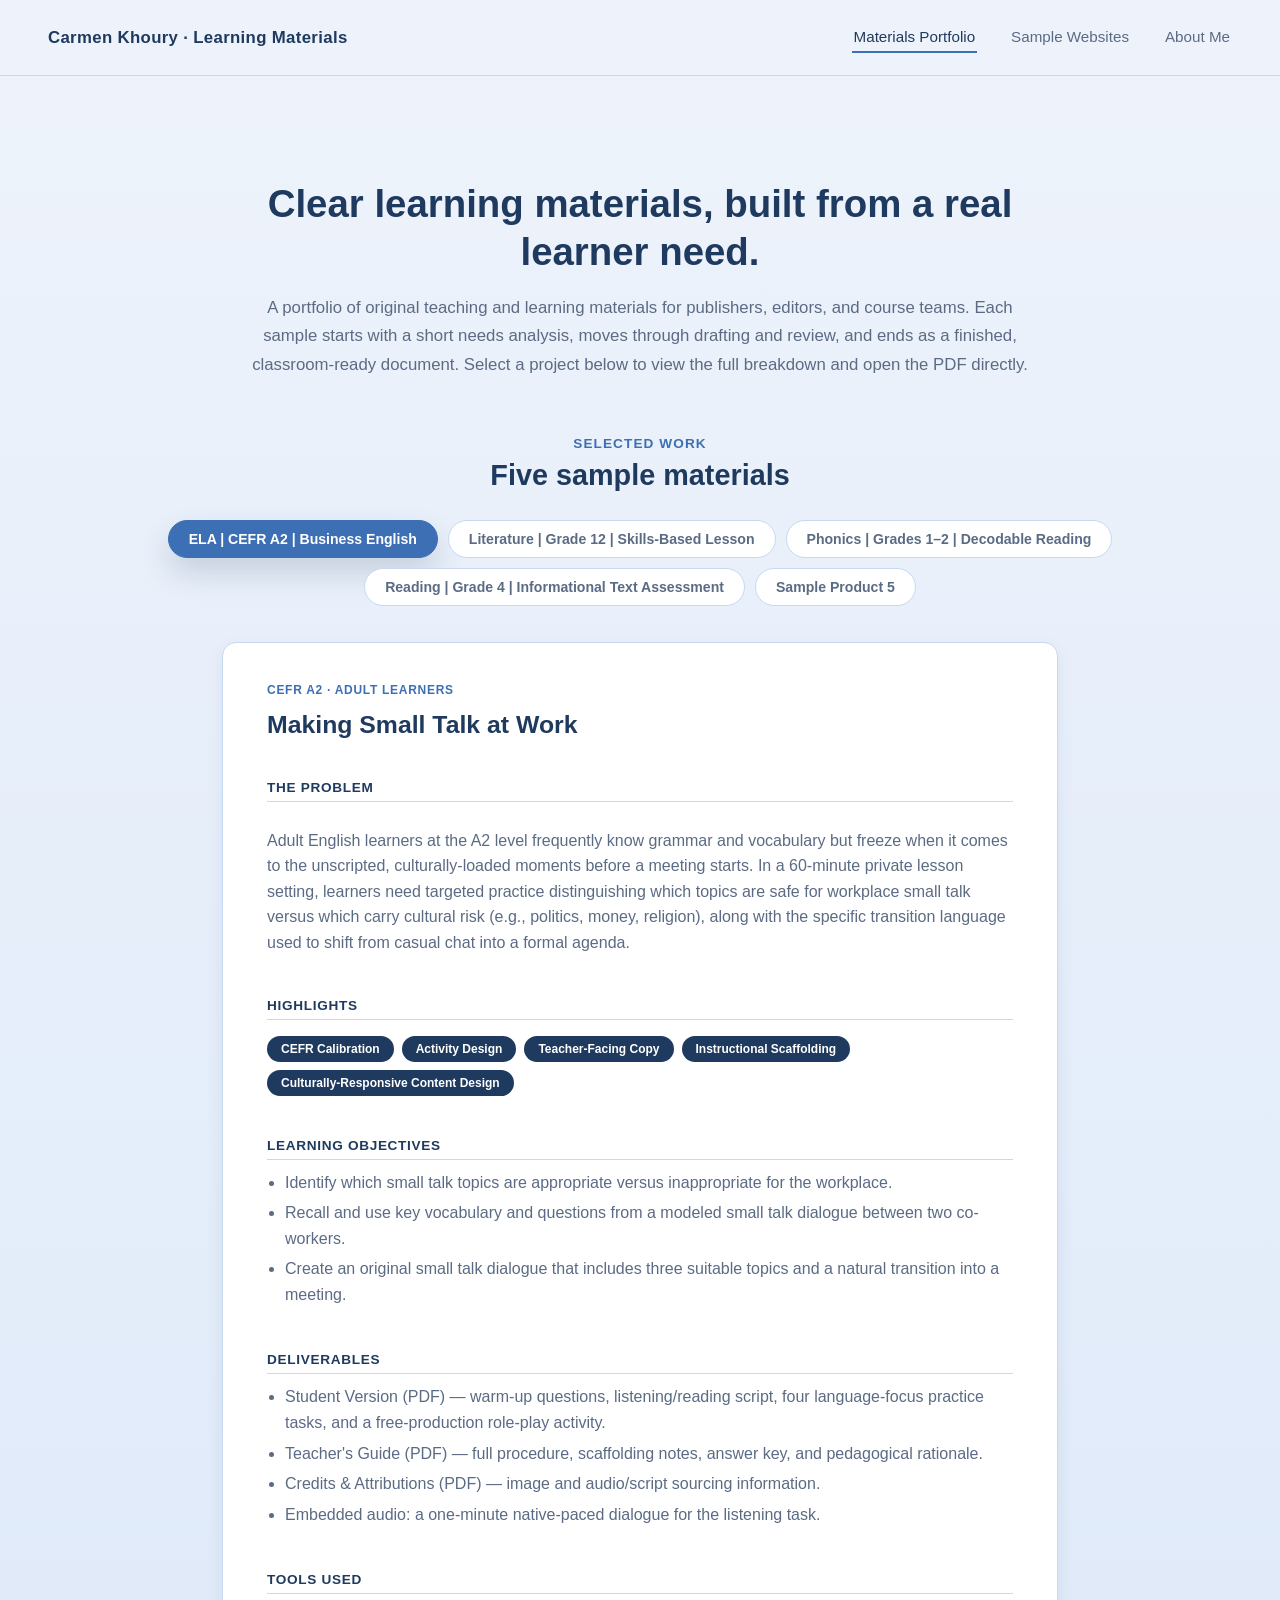
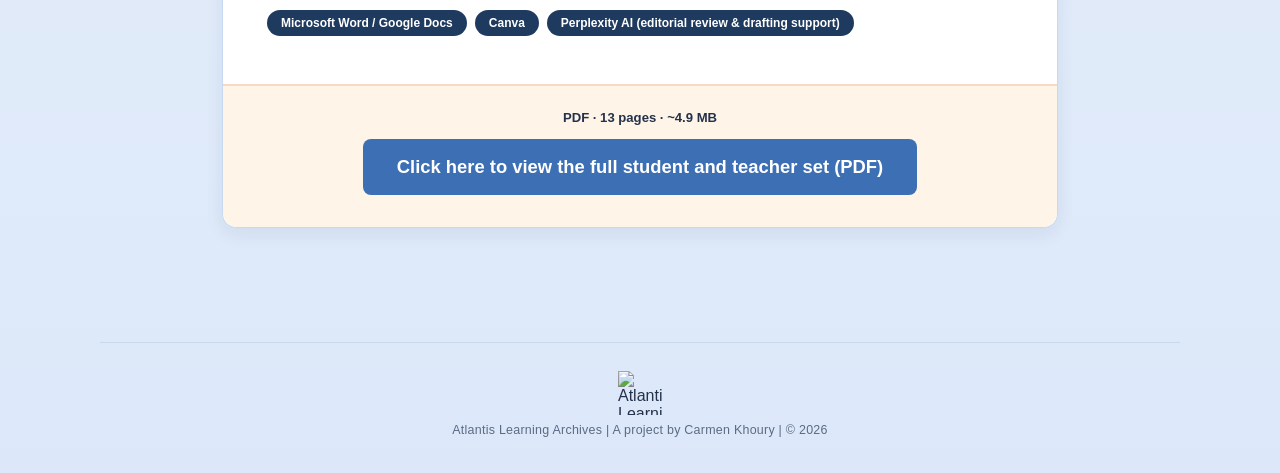
==== index.html @ 38303a18 "Add index.html" ====
<!DOCTYPE html>
<html lang="en">
<head>
<meta charset="UTF-8" />
<meta name="viewport" content="width=device-width, initial-scale=1.0" />
<title>Materials Portfolio | Carmen Khoury</title>
<link rel="stylesheet" href="styles.css?v=3" />
<style>
  .project-panel .summary,
  .project-panel .objectives-list li,
  .project-panel .materials-list li {
    font-size: 1rem;
    line-height: 1.6;
  }

  /* Full-width light-orange download band at the bottom of each panel */
  .download-band {
    margin: 28px -44px -36px;
    padding: 24px 44px 32px;
    background: #fff4e8;
    border-top: 2px solid #f6d9c4;
    border-radius: 0 0 var(--radius) var(--radius);
    text-align: center;
  }
  .download-band .file-specs {
    text-align: center;
    margin: 0 0 14px;
  }
  .download-band .pdf-button {
    display: inline-block;
    align-self: center;
    margin: 0 auto;
    padding: 16px 34px;
    font-size: 1.15rem;
    font-weight: 700;
    line-height: 1.3;
  }

  /* Two-button layout (products 3 and 4) */
  .file-actions {
    display: grid;
    grid-template-columns: repeat(auto-fit, minmax(260px, 1fr));
    gap: 28px 32px;
  }
  .file-item {
    display: flex;
    flex-direction: column;
    align-items: stretch;
    gap: 14px;
  }
  .file-item .file-specs {
    margin: 0;
  }
  .file-item .pdf-button {
    margin: 0;
    align-self: stretch;
  }

  @media (max-width: 900px) {
    .download-band {
      margin: 24px -22px -26px;
      padding: 20px 22px 26px;
    }
  }
</style>
</head>
<body id="top">

<header class="site-header">
  <div class="brand">Carmen Khoury &middot; Learning Materials</div>
  <nav class="site-nav">
    <a href="index.html" class="active">Materials Portfolio</a>
    <a href="sample-websites.html">Sample Websites</a>
    <a href="about.html">About Me</a>
  </nav>
</header>

<section class="hero">
  <h1>Clear learning materials, built from a real learner need.</h1>
  <p>
    A portfolio of original teaching and learning materials for publishers, editors, and course teams. Each
    sample starts with a short needs analysis, moves through drafting and review, and ends as a finished,
    classroom-ready document. Select a project below to view the full breakdown and open the PDF directly.
  </p>
</section>

<div class="section-heading">
  <span class="eyebrow">Selected Work</span>
  <h2>Five sample materials</h2>
</div>

<div class="project-tabs" role="tablist" aria-label="Portfolio projects">
  <button class="tab-button active" role="tab" aria-selected="true" aria-controls="panel-1" id="tab-1" data-target="panel-1">
    ELA | CEFR A2 | Business English
  </button>
  <button class="tab-button" role="tab" aria-selected="false" aria-controls="panel-2" id="tab-2" data-target="panel-2">
    Literature | Grade 12 | Skills-Based Lesson
  </button>
  <button class="tab-button" role="tab" aria-selected="false" aria-controls="panel-3" id="tab-3" data-target="panel-3">
    Phonics | Grades 1&ndash;2 | Decodable Reading
  </button>
  <button class="tab-button" role="tab" aria-selected="false" aria-controls="panel-4" id="tab-4" data-target="panel-4">
    Reading | Grade 4 | Informational Text Assessment
  </button>
  <button class="tab-button" role="tab" aria-selected="false" aria-controls="panel-5" id="tab-5" data-target="panel-5">
    Sample Product 5
  </button>
</div>

<div class="panel-stage">

  <div class="project-panel active" id="panel-1" role="tabpanel" aria-labelledby="tab-1">
    <span class="tag">CEFR A2 &middot; Adult Learners</span>
    <h3>Making Small Talk at Work</h3>

    <h4 class="subheading">The Problem</h4>
    <p class="summary">
      Adult English learners at the A2 level frequently know grammar and vocabulary but freeze
      when it comes to the unscripted, culturally-loaded moments before a meeting starts. In a
      60-minute private lesson setting, learners need targeted practice distinguishing which
      topics are safe for workplace small talk versus which carry cultural risk (e.g., politics,
      money, religion), along with the specific transition language used to shift from casual
      chat into a formal agenda.
    </p>

    <h4 class="subheading">Highlights</h4>
    <div class="skills-showcased">
      <span class="skill-tag">CEFR Calibration</span>
      <span class="skill-tag">Activity Design</span>
      <span class="skill-tag">Teacher-Facing Copy</span>
      <span class="skill-tag">Instructional Scaffolding</span>
      <span class="skill-tag">Culturally-Responsive Content Design</span>
    </div>

    <h4 class="subheading">Learning Objectives</h4>
    <ul class="objectives-list">
      <li>Identify which small talk topics are appropriate versus inappropriate for the workplace.</li>
      <li>Recall and use key vocabulary and questions from a modeled small talk dialogue between two co-workers.</li>
      <li>Create an original small talk dialogue that includes three suitable topics and a natural transition into a meeting.</li>
    </ul>

    <h4 class="subheading">Deliverables</h4>
    <ul class="materials-list">
      <li>Student Version (PDF) &mdash; warm-up questions, listening/reading script, four language-focus practice tasks, and a free-production role-play activity.</li>
      <li>Teacher's Guide (PDF) &mdash; full procedure, scaffolding notes, answer key, and pedagogical rationale.</li>
      <li>Credits &amp; Attributions (PDF) &mdash; image and audio/script sourcing information.</li>
      <li>Embedded audio: a one-minute native-paced dialogue for the listening task.</li>
    </ul>

    <h4 class="subheading">Tools Used</h4>
    <div class="skills-showcased">
      <span class="skill-tag">Microsoft Word / Google Docs</span>
      <span class="skill-tag">Canva</span>
      <span class="skill-tag">Perplexity AI (editorial review &amp; drafting support)</span>
    </div>

    <div class="download-band">
      <p class="file-specs">PDF &middot; 13 pages &middot; ~4.9 MB</p>
      <a class="pdf-button" href="sample-product-1.pdf" target="_blank" rel="noopener">Click here to view the full student and teacher set (PDF)</a>
    </div>
  </div>

  <div class="project-panel" id="panel-2" role="tabpanel" aria-labelledby="tab-2" hidden>
    <span class="tag">Grade 12 &middot; High School Literature</span>
    <h3>The Gift of the Magi</h3>

    <h4 class="subheading">The Problem</h4>
    <p class="summary">
      High school seniors often read literary classics passively, extracting plot without engaging
      in the language work, self-reflection, or spoken exchange that turns a story into a lasting
      lesson. In a 120-minute paired lesson, learners need structured support to decode O. Henry's
      dense, ironic vocabulary in context, process the story's twist ending critically, and connect
      it to their own lived experience through speaking and writing, not just comprehension
      questions.
    </p>

    <h4 class="subheading">Highlights</h4>
    <div class="skills-showcased">
      <span class="skill-tag">Integrated Skills Design</span>
      <span class="skill-tag">Paired Reading Structure</span>
      <span class="skill-tag">Vocabulary-in-Context</span>
      <span class="skill-tag">Literary Reflection</span>
      <span class="skill-tag">Compare/Contrast Language Focus</span>
    </div>

    <h4 class="subheading">Learning Objectives</h4>
    <ul class="objectives-list">
      <li>Use context clues to figure out the meaning of tricky words and phrases from the story.</li>
      <li>Explain how the surprise ending of "The Gift of the Magi" made them feel.</li>
      <li>Evaluate whether the characters in the story handled the situation well at the end.</li>
      <li>Compose a brief reflection about a meaningful gift-exchange experience from their own life.</li>
      <li>Compare and contrast their gift-giving experience with a partner's and with the story, using words like "similarly," "in contrast," and "unlike."</li>
    </ul>

    <h4 class="subheading">Deliverables</h4>
    <ul class="materials-list">
      <li>Student Version (PDF) &mdash; vocabulary warm-up, compare/contrast language study, paired reading activity, and a three-part reflection and sharing sequence.</li>
      <li>Teacher's Guide (PDF) &mdash; full procedure, timing breakdown, scaffolding notes, answer key, and pedagogical rationale.</li>
      <li>Paired Reading Chunks (PDF) &mdash; the story divided into alternating turns for two readers, keeping pacing and participation balanced.</li>
      <li>Credits &amp; Attributions (PDF) &mdash; public domain sourcing information for the story text.</li>
    </ul>

    <h4 class="subheading">Tools Used</h4>
    <div class="skills-showcased">
      <span class="skill-tag">Microsoft Word / Google Docs</span>
      <span class="skill-tag">Canva</span>
      <span class="skill-tag">Perplexity AI (editorial review &amp; drafting support)</span>
    </div>

    <div class="download-band">
      <p class="file-specs">PDF &middot; 18 pages &middot; ~5.1 MB</p>
      <a class="pdf-button" href="sample-product-2.pdf" target="_blank" rel="noopener">Click here to view the full student and teacher set (PDF)</a>
    </div>
  </div>

  <div class="project-panel" id="panel-3" role="tabpanel" aria-labelledby="tab-3" hidden>
    <span class="tag">Grades 1&ndash;2 &middot; Phonics</span>
    <h3>What Luke Can Do&ndash;What Luke Did Yesterday</h3>

    <h4 class="subheading">The Problem</h4>
    <p class="summary">
      First- and second-grade learners often read "-ed" words as if they had one sound, but the ending is
      spoken three ways: /t/, /d/ and /əd/. This teacher-led, 45-minute phonics lesson connects each base verb
      to its past-tense form through a short decodable story about Luke the friendly dino (inspired by my 4 year old nephew).
      Students read, sort, hear and spell the endings in context.
    </p>

    <h4 class="subheading">Highlights</h4>
    <div class="skills-showcased">
      <span class="skill-tag">Decodable reader</span>
      <span class="skill-tag">45-minute lesson</span>
      <span class="skill-tag">Grades 1&ndash;2</span>
      <span class="skill-tag">UFLI-inspired routines</span>
      <span class="skill-tag">Differentiation and extension</span>
      <span class="skill-tag">Built-in assessment</span>
    </div>

    <h4 class="subheading">Learning Objectives</h4>
    <ul class="objectives-list">
      <li>Read a base word and its "-ed" form.</li>
      <li>Listen to the last sound in the base word.</li>
      <li>Say whether "-ed" sounds like /t/, /d/ or /əd/ by listening to the last sound in the base word.</li>
      <li>Spell a sentence that includes an "-ed" word.</li>
    </ul>

    <h4 class="subheading">Deliverables</h4>
    <ul class="materials-list">
      <li>At-A-Glance (1 pg, PDF)</li>
      <li>Teacher's guide (8 pgs, PDF)</li>
      <li>Student decodable: "What Luke Can Do&ndash;What Luke Did Yesterday" (10 pgs, PDF)</li>
      <li>Teacher decodable: "What Luke Can Do&ndash;What Luke Did Yesterday" (10 slides, PPT)</li>
      <li>Credits and attributions (1 pg, PDF)</li>
    </ul>

    <h4 class="subheading">Tools Used</h4>
    <div class="skills-showcased">
      <span class="skill-tag">Perplexity AI (image generation and editorial feedback)</span>
      <span class="skill-tag">UFLI Foundations (inspiration and guidance)</span>
      <span class="skill-tag">Microsoft Word and PDF export</span>
      <span class="skill-tag">PowerPoint</span>
      <span class="skill-tag">Canva</span>
    </div>

    <div class="download-band">
      <div class="file-actions">
        <div class="file-item">
          <p class="file-specs">PDF &middot; 20 pages &middot; ~2.0 MB</p>
          <a class="pdf-button" href="sample-product-3.pdf" target="_blank" rel="noopener">Click here to view the teacher's guide and student decodable (PDF)</a>
        </div>
        <div class="file-item">
          <p class="file-specs">PPT &middot; 10 slides &middot; ~17.0 MB</p>
          <a class="pdf-button" href="sample-product-3.pptx" download>Click here to download the teacher decodable slides (PPT)</a>
        </div>
      </div>
    </div>
  </div>

  <div class="project-panel" id="panel-4" role="tabpanel" aria-labelledby="tab-4" hidden>
    <span class="tag">Grade 4 &middot; Informational Reading</span>
    <h3>Grade 4 Informational Reading Assessment: Learning to Prepare Food</h3>

    <h4 class="subheading">The Problem</h4>
    <p class="summary">
      Fourth-grade readers often struggle to separate a text's main idea from interesting but minor details, and to
      explain how key details support it. This 20&ndash;25-minute assessment uses an original informational passage
      with paragraph and line labels. It asks eight selected-response questions aligned to RI.4.2: main idea,
      supporting details, and summarizing.
    </p>

    <h4 class="subheading">Highlights</h4>
    <div class="skills-showcased">
      <span class="skill-tag">RI.4.2 alignment</span>
      <span class="skill-tag">Original informational passage</span>
      <span class="skill-tag">Item writing</span>
      <span class="skill-tag">Distractor rationales</span>
      <span class="skill-tag">Answer key and scoring notes</span>
    </div>

    <h4 class="subheading">Learning Objectives</h4>
    <ul class="objectives-list">
      <li>Determine the main idea of an informational text.</li>
      <li>Identify key details that support the main idea.</li>
      <li>Select relevant details for a summary.</li>
    </ul>

    <h4 class="subheading">Deliverables</h4>
    <ul class="materials-list">
      <li>Student Assessment (3 pgs, PDF) &mdash; directions, labeled reading passage, and eight selected-response questions.</li>
      <li>Teacher Version (6 pgs, PDF) &mdash; at-a-glance page, assessment design notes, item analysis with distractor rationales, answer key, scoring guidance, and credits.</li>
    </ul>

    <h4 class="subheading">Tools Used</h4>
    <div class="skills-showcased">
      <span class="skill-tag">Perplexity AI (passage drafting and editorial feedback)</span>
      <span class="skill-tag">Microsoft Word and PDF export</span>
      <span class="skill-tag">Canva</span>
    </div>

    <div class="download-band">
      <div class="file-actions">
        <div class="file-item">
          <p class="file-specs">PDF &middot; 3 pages &middot; ~0.2 MB</p>
          <a class="pdf-button" href="sample-product-4-student-assessment.pdf" target="_blank" rel="noopener">Click here to view the Student Assessment (PDF)</a>
        </div>
        <div class="file-item">
          <p class="file-specs">PDF &middot; 6 pages &middot; ~0.3 MB</p>
          <a class="pdf-button" href="sample-product-4-teacher-version.pdf" target="_blank" rel="noopener">Click here to view the Teacher Version with answer key (PDF)</a>
        </div>
      </div>
    </div>
  </div>

  <div class="project-panel" id="panel-5" role="tabpanel" aria-labelledby="tab-5" hidden>
    <span class="tag">Placeholder &middot; CEFR TBD</span>
    <h3>Sample Product 5 &mdash; Placeholder Title</h3>

    <h4 class="subheading">The Problem</h4>
    <p class="summary">
      Needs analysis: placeholder learner group, setting, and problem to solve. Replace with a 2&ndash;3 sentence
      summary once the product brief is finalized.
    </p>

    <h4 class="subheading">Highlights</h4>
    <div class="skills-showcased">
      <span class="skill-tag">[Highlight 1]</span>
      <span class="skill-tag">[Highlight 2]</span>
    </div>

    <h4 class="subheading">Learning Objectives</h4>
    <ul class="objectives-list">
      <li>[Objective 1]</li>
      <li>[Objective 2]</li>
      <li>[Objective 3]</li>
    </ul>

    <h4 class="subheading">Deliverables</h4>
    <ul class="materials-list">
      <li>[Material 1]</li>
      <li>[Material 2]</li>
      <li>[Material 3]</li>
    </ul>

    <h4 class="subheading">Tools Used</h4>
    <div class="skills-showcased">
      <span class="skill-tag">[Tool 1]</span>
      <span class="skill-tag">[Tool 2]</span>
    </div>

    <div class="download-band">
      <p class="file-specs">PDF &middot; [page count] pages &middot; ~[file size] MB</p>
      <a class="pdf-button" href="sample-product-5.pdf" target="_blank" rel="noopener">Click here to view PDF</a>
    </div>
  </div>

</div>

<footer class="site-footer">
  <p class="atlantis-credit"><img src="assets/img/atlantis-insignia.png?v=2" alt="Atlantis Learning Archives insignia"><span>Atlantis Learning Archives | A project by Carmen Khoury | © 2026</span></p>
</footer>

<script>
  document.addEventListener('DOMContentLoaded', function () {
    var tabs = document.querySelectorAll('.tab-button');
    var panels = document.querySelectorAll('.project-panel');

    tabs.forEach(function (tab) {
      tab.addEventListener('click', function () {
        var targetId = tab.getAttribute('data-target');

        tabs.forEach(function (t) {
          t.classList.remove('active');
          t.setAttribute('aria-selected', 'false');
        });
        panels.forEach(function (p) {
          p.classList.remove('active');
          p.setAttribute('hidden', '');
        });

        tab.classList.add('active');
        tab.setAttribute('aria-selected', 'true');

        var targetPanel = document.getElementById(targetId);
        if (targetPanel) {
          targetPanel.classList.add('active');
          targetPanel.removeAttribute('hidden');
        }
      });
    });
  });
</script>

</body>
</html>
---- styles.css ----
/* ================================
   Publishing Portfolio — Shared Styles
   Theme: Light Mystic Blue
================================ */

:root {
  --bg-top: #eef3fb;
  --bg-bottom: #dce8f9;
  --card-bg: #ffffff;
  --card-hover-bg: #dbe9fb;
  --accent: #3d6fb4;
  --accent-dark: #1f3a5f;
  --text-main: #23324a;
  --text-muted: #5b6b84;
  --border: #c7d9f0;
  --shadow: 0 6px 18px rgba(31, 58, 95, 0.08);
  --shadow-hover: 0 14px 30px rgba(31, 58, 95, 0.18);
  --radius: 14px;
}

* {
  box-sizing: border-box;
}

html, body {
  margin: 0;
  padding: 0;
  font-family: "Helvetica Neue", Arial, "Segoe UI", sans-serif;
  color: var(--text-main);
  background: linear-gradient(180deg, var(--bg-top) 0%, var(--bg-bottom) 100%);
  min-height: 100vh;
  scroll-behavior: smooth;
}

a {
  text-decoration: none;
  color: inherit;
}

/* ---------- Nav ---------- */
.site-header {
  position: sticky;
  top: 0;
  z-index: 100;
  display: flex;
  align-items: center;
  justify-content: space-between;
  padding: 22px 48px;
  background: rgba(238, 243, 251, 0.85);
  backdrop-filter: blur(8px);
  border-bottom: 1px solid var(--border);
}

.brand {
  font-size: 1.05rem;
  font-weight: 700;
  color: var(--accent-dark);
  letter-spacing: 0.02em;
}

.site-nav {
  display: flex;
  gap: 32px;
}

.site-nav a {
  font-size: 0.95rem;
  font-weight: 500;
  color: var(--text-muted);
  padding: 6px 2px;
  border-bottom: 2px solid transparent;
  transition: color 0.2s ease, border-color 0.2s ease;
}

.site-nav a:hover,
.site-nav a.active {
  color: var(--accent-dark);
  border-bottom-color: var(--accent);
}

/* ---------- Hero ---------- */
.hero {
  max-width: 860px;
  margin: 0 auto;
  padding: 72px 32px 40px;
  text-align: center;
}

.hero h1 {
  font-size: 2.4rem;
  line-height: 1.25;
  color: var(--accent-dark);
  margin-bottom: 18px;
}

.hero p {
  font-size: 1.05rem;
  color: var(--text-muted);
  line-height: 1.7;
}

/* ---------- Section ---------- */
.section-heading {
  max-width: 860px;
  margin: 0 auto;
  padding: 0 32px 28px;
  text-align: center;
}

.section-heading .eyebrow {
  font-size: 0.85rem;
  font-weight: 700;
  text-transform: uppercase;
  letter-spacing: 0.08em;
  color: var(--accent);
  margin-bottom: 8px;
  display: block;
}

.section-heading h2 {
  font-size: 1.8rem;
  color: var(--accent-dark);
  margin: 0;
}

/* ================================
   Project Tabs
================================ */
.project-tabs {
  display: flex;
  flex-wrap: wrap;
  justify-content: center;
  gap: 10px;
  max-width: 1200px;
  margin: 0 auto 36px;
  padding: 0 32px;
}

.tab-button {
  font-family: inherit;
  font-size: 0.88rem;
  font-weight: 600;
  color: var(--text-muted);
  background: var(--card-bg);
  border: 1px solid var(--border);
  border-radius: 999px;
  padding: 10px 20px;
  cursor: pointer;
  transition: background-color 0.2s ease, color 0.2s ease, border-color 0.2s ease, box-shadow 0.2s ease;
}

.tab-button:hover {
  border-color: var(--accent);
  color: var(--accent-dark);
  box-shadow: var(--shadow);
}

.tab-button.active {
  background: var(--accent);
  color: #ffffff;
  border-color: var(--accent);
  box-shadow: var(--shadow-hover);
}

/* ================================
   Panel Stage (one project at a time)
================================ */
.panel-stage {
  max-width: 900px;
  margin: 0 auto;
  padding: 0 32px 90px;
}

.project-panel {
  background: var(--card-bg);
  border: 1px solid var(--border);
  border-radius: var(--radius);
  box-shadow: var(--shadow);
  padding: 40px 44px 36px;
  flex-direction: column;
  animation: panel-fade-in 0.3s ease;
  display: none;
}

.project-panel.active {
  display: flex;
}

@keyframes panel-fade-in {
  from { opacity: 0; transform: translateY(6px); }
  to { opacity: 1; transform: translateY(0); }
}

@media (prefers-reduced-motion: reduce) {
  .project-panel { animation: none; }
}

.project-panel .tag {
  font-size: 0.75rem;
  font-weight: 700;
  text-transform: uppercase;
  letter-spacing: 0.06em;
  color: var(--accent);
  margin-bottom: 12px;
}

.project-panel h3 {
  font-size: 1.55rem;
  color: var(--accent-dark);
  margin: 0 0 16px;
  line-height: 1.3;
}

.project-panel .summary {
  font-size: 0.98rem;
  color: var(--text-muted);
  line-height: 1.65;
  margin-bottom: 20px;
}

.subheading {
  font-size: 0.85rem;
  font-weight: 700;
  text-transform: uppercase;
  letter-spacing: 0.05em;
  color: var(--accent-dark);
  border-bottom: 1px solid var(--border);
  padding-bottom: 6px;
  margin: 22px 0 10px;
}

.objectives-list,
.materials-list {
  margin: 0 0 6px;
  padding-left: 20px;
  font-size: 0.92rem;
  color: var(--text-muted);
  line-height: 1.6;
}

.objectives-list li,
.materials-list li {
  margin-bottom: 6px;
}

.cefr-note,
.design-rationale {
  font-size: 0.92rem;
  color: var(--text-muted);
  line-height: 1.6;
  background: var(--card-hover-bg);
  border-left: 3px solid var(--accent);
  padding: 12px 16px;
  border-radius: 8px;
  margin: 0 0 6px;
}

.design-rationale {
  background: transparent;
  border-left: 3px solid var(--border);
  font-style: italic;
}

.project-panel .editor-heading {
  font-size: 0.8rem;
  font-weight: 700;
  color: var(--text-main);
  margin: 22px 0 6px;
}

.project-panel ul {
  margin: 0 0 18px;
  padding-left: 18px;
  font-size: 0.88rem;
  color: var(--text-muted);
  line-height: 1.55;
}

.project-panel ul li {
  margin-bottom: 5px;
}

.skills-showcased {
  display: flex;
  flex-wrap: wrap;
  gap: 8px;
  margin: 6px 0 20px;
}

.skill-tag {
  display: inline-block;
  background: var(--accent-dark);
  color: #ffffff;
  font-size: 0.75rem;
  font-weight: 600;
  padding: 6px 14px;
  border-radius: 999px;
  white-space: nowrap;
}

.project-preview {
  width: 100%;
  max-width: 520px;
  height: auto;
  border-radius: var(--radius);
  border: 1px solid var(--border);
  box-shadow: var(--shadow);
  margin: 10px 0 20px;
  display: block;
}

.attribution-note {
  font-size: 0.78rem;
  color: var(--text-muted);
  line-height: 1.5;
  margin: 10px 0;
}

.file-specs {
  font-size: 0.82rem;
  font-weight: 600;
  color: var(--text-main);
  margin: 4px 0 18px;
}

.pdf-button {
  display: inline-block;
  text-align: center;
  background: var(--accent);
  color: #ffffff;
  font-size: 0.9rem;
  font-weight: 600;
  padding: 12px 22px;
  border-radius: 8px;
  transition: background-color 0.2s ease;
  margin-top: auto;
  align-self: flex-start;
}

.pdf-button:hover {
  background: var(--accent-dark);
}

/* ---------- Generic page content (About / Sample Websites) ---------- */
.page-content {
  max-width: 760px;
  margin: 0 auto;
  padding: 70px 32px 100px;
}

.page-content h1 {
  font-size: 2.1rem;
  color: var(--accent-dark);
  margin-bottom: 20px;
}

.page-content p {
  font-size: 1rem;
  color: var(--text-muted);
  line-height: 1.75;
  margin-bottom: 16px;
}

.site-card {
  background: var(--card-bg);
  border: 1px solid var(--border);
  border-radius: var(--radius);
  box-shadow: var(--shadow);
  padding: 22px 24px;
  margin-bottom: 18px;
  transition: transform 0.25s ease, background-color 0.25s ease, box-shadow 0.25s ease;
}

.site-card:hover {
  transform: translateY(-6px);
  background-color: var(--card-bg);
  border-color: var(--accent);
  box-shadow: var(--shadow-hover);
}

.site-card h3 {
  margin: 0 0 8px;
  color: var(--accent-dark);
}

.site-card p {
  margin: 0;
  font-size: 0.92rem;
}

.footer {
  text-align: center;
  padding: 30px;
  font-size: 0.8rem;
  color: var(--text-muted);
}

/* ---------- Responsive ---------- */
@media (max-width: 900px) {
  .project-tabs {
    justify-content: flex-start;
    overflow-x: auto;
    flex-wrap: nowrap;
    padding-bottom: 6px;
  }
  .tab-button {
    flex: 0 0 auto;
  }
  .panel-stage {
    padding: 0 20px 70px;
  }
  .project-panel {
    padding: 28px 22px 26px;
  }
  .site-header {
    padding: 18px 24px;
  }
  .site-nav {
    gap: 18px;
  }
}

/* ---------- About / inner page subheadings ---------- */
.page-content h2 {
  font-size: 1.12rem;
  color: var(--accent-dark);
  margin: 30px 0 8px;
  letter-spacing: 0.01em;
}

.page-content a {
  color: var(--accent);
}

/* ---------- About page lede and fact lists ---------- */
.page-content .lede {
  font-size: 1.06rem;
  color: var(--text-main);
  margin-bottom: 6px;
}

.page-content ul.facts {
  list-style: none;
  padding-left: 0;
  margin: 10px 0 4px;
}

.page-content ul.facts li {
  position: relative;
  padding-left: 20px;
  margin-bottom: 10px;
  color: var(--text-muted);
  line-height: 1.6;
}

.page-content ul.facts li::before {
  content: "";
  position: absolute;
  left: 2px;
  top: 0.62em;
  width: 7px;
  height: 7px;
  border-radius: 50%;
  background: var(--accent);
}

.page-content ul.facts li strong {
  color: var(--text-main);
}

/* ---------- Featured site card ---------- */
.site-card--feature { padding: 28px 32px 24px; }
.site-card .sc-kicker {
  display: inline-block; font-size: 0.72rem; font-weight: 700; letter-spacing: 0.08em;
  text-transform: uppercase; color: var(--accent); margin-bottom: 8px;
}
.site-card p.sc-lede { font-size: 0.98rem; margin: 0 0 20px; max-width: 68ch; }
.sc-phases {
  list-style: none; padding: 0; margin: 0 0 20px;
  display: grid; grid-template-columns: repeat(5, 1fr); gap: 8px; counter-reset: ph;
}
.sc-phases li {
  counter-increment: ph; background: var(--bg-top); border: 1px solid var(--border);
  border-radius: 10px; padding: 10px 12px; font-size: 0.8rem; color: var(--text-muted); line-height: 1.35;
}
.sc-phases li::before {
  content: counter(ph); display: inline-grid; place-items: center; width: 20px; height: 20px;
  border-radius: 50%; background: var(--card-bg); border: 1px solid var(--border);
  font-size: 0.7rem; font-weight: 700; color: var(--accent); margin-bottom: 6px;
}
.sc-phases li b { display: block; color: var(--accent-dark); font-size: 0.88rem; margin-bottom: 2px; }
.sc-points { list-style: none; padding: 0; margin: 0 0 24px; }
.sc-points li {
  position: relative; padding-left: 18px; margin-bottom: 8px;
  font-size: 0.92rem; color: var(--text-muted); line-height: 1.55;
}
.sc-points li::before {
  content: ""; position: absolute; left: 2px; top: 0.6em;
  width: 7px; height: 7px; border-radius: 2px; background: var(--accent);
}
.sc-points li b { color: var(--text-main); }
.sc-links {
  display: flex; justify-content: center; flex-wrap: wrap; gap: 12px;
  padding-top: 20px; border-top: 1px solid var(--border);
}
.page-content a.sc-btn {
  display: inline-flex; align-items: center; gap: 8px; padding: 10px 20px;
  border-radius: 999px; border: 1px solid var(--accent); font-size: 0.9rem; font-weight: 600;
  color: var(--accent); background: var(--card-bg);
  transition: background-color .2s ease, color .2s ease, transform .2s ease;
}
.page-content a.sc-btn:hover { background: var(--card-hover-bg); transform: translateY(-1px); }
.page-content a.sc-btn--primary { background: var(--accent); color: #fff; }
.page-content a.sc-btn--primary:hover { background: var(--accent-dark); color: #fff; }
.page-content a.sc-btn:focus-visible { outline: 2px solid var(--accent-dark); outline-offset: 3px; }
.site-card p.sc-credit { text-align: center; font-size: 0.82rem; margin: 16px 0 0; }
.sc-credit span {
  display: inline-block; font-size: 0.68rem; font-weight: 700; letter-spacing: 0.08em; text-transform: uppercase;
  color: var(--accent-dark); background: var(--bg-top); border: 1px solid var(--border);
  border-radius: 999px; padding: 2px 10px; margin-right: 8px; vertical-align: 1px;
}
@media (max-width: 700px) {
  .site-card--feature { padding: 22px 20px 20px; }
  .sc-phases { grid-template-columns: 1fr 1fr; }
  .sc-phases li:last-child { grid-column: 1 / -1; }
  .sc-credit span { display: table; margin: 0 auto 6px; }
}

/* ---------- Atlantis Learning Archives credit ---------- */
.atlantis-credit {
  display: flex; flex-direction: column; align-items: center; gap: 8px;
  margin: 0 0 12px; text-align: center;
}
.atlantis-credit img { width: 44px; height: 44px; display: block; }
.atlantis-credit span { font-size: 0.78rem; letter-spacing: 0.02em; color: var(--text-muted); }

/* ---------- Shared Atlantis footer ---------- */
.site-footer {
  max-width: 1080px; margin: 24px auto 0; padding: 28px 24px 36px;
  border-top: 1px solid var(--border); text-align: center;
}
.site-footer .atlantis-credit { margin: 0; }
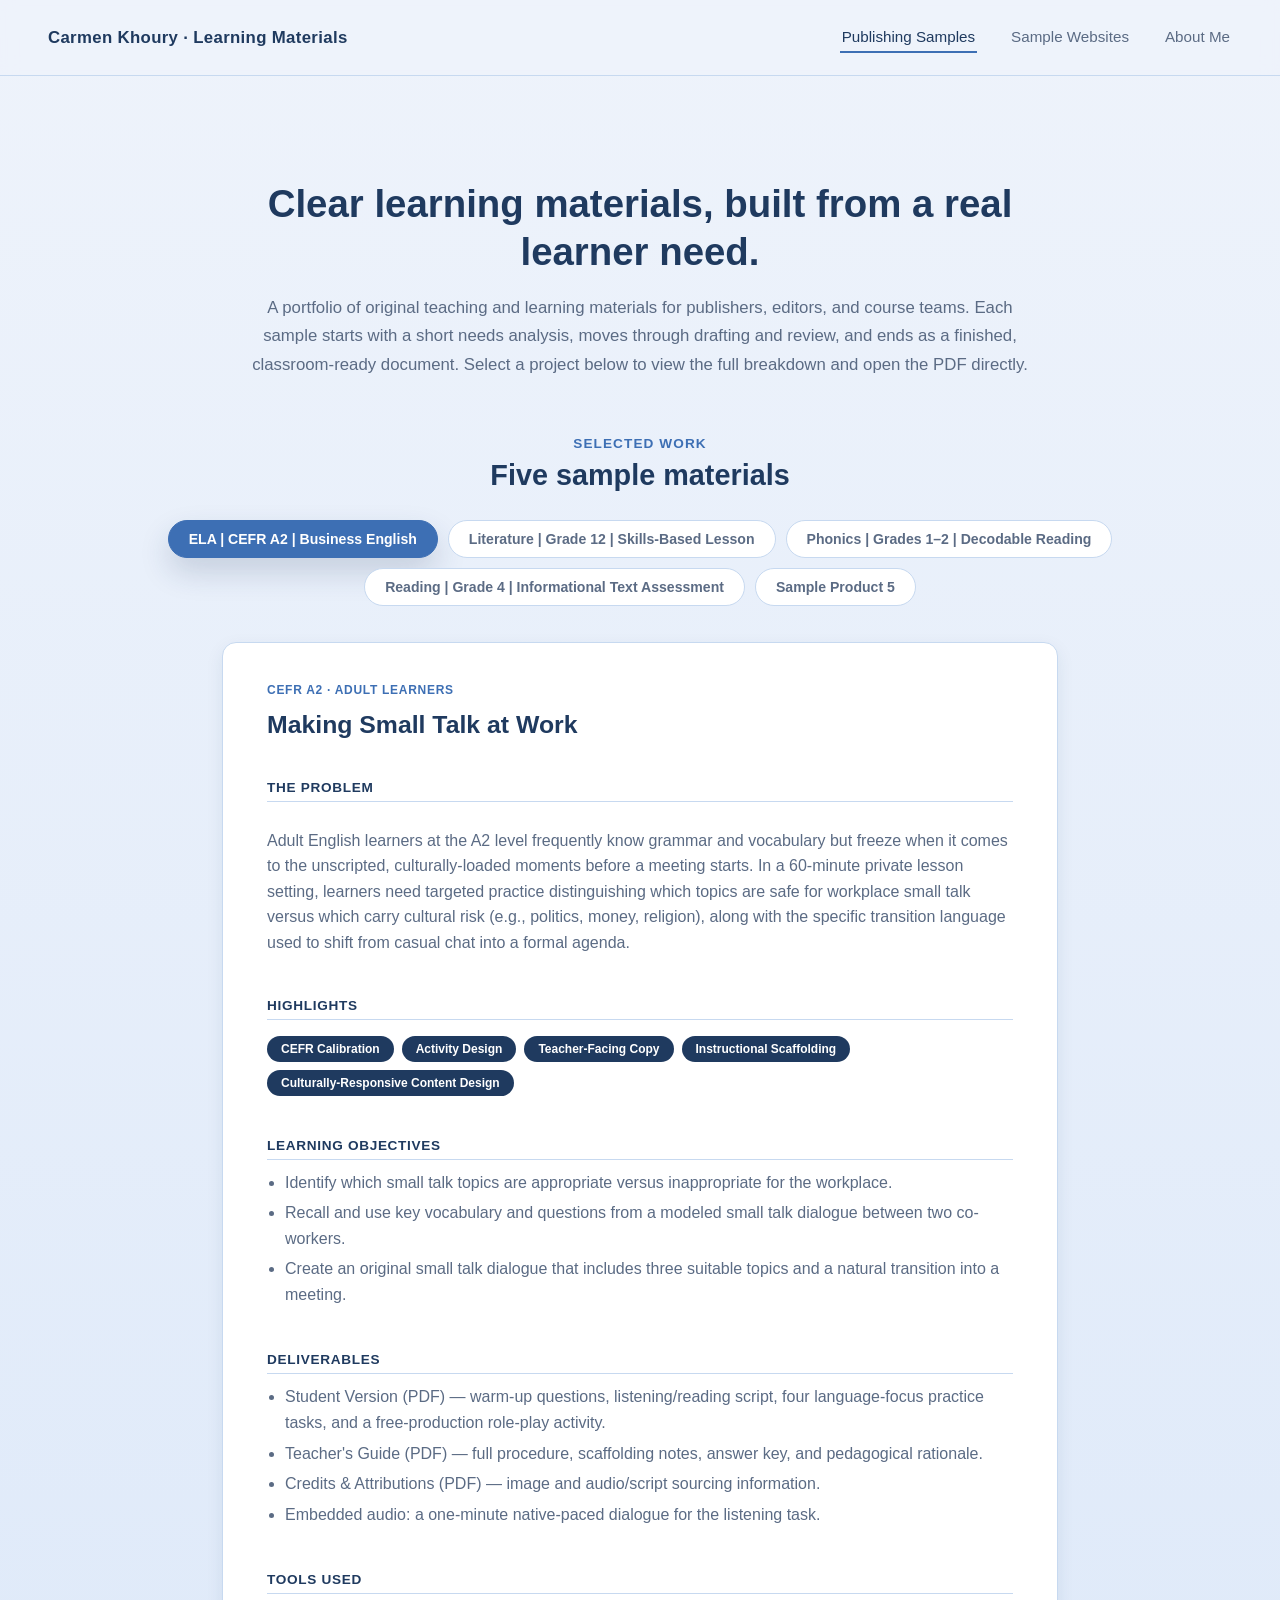
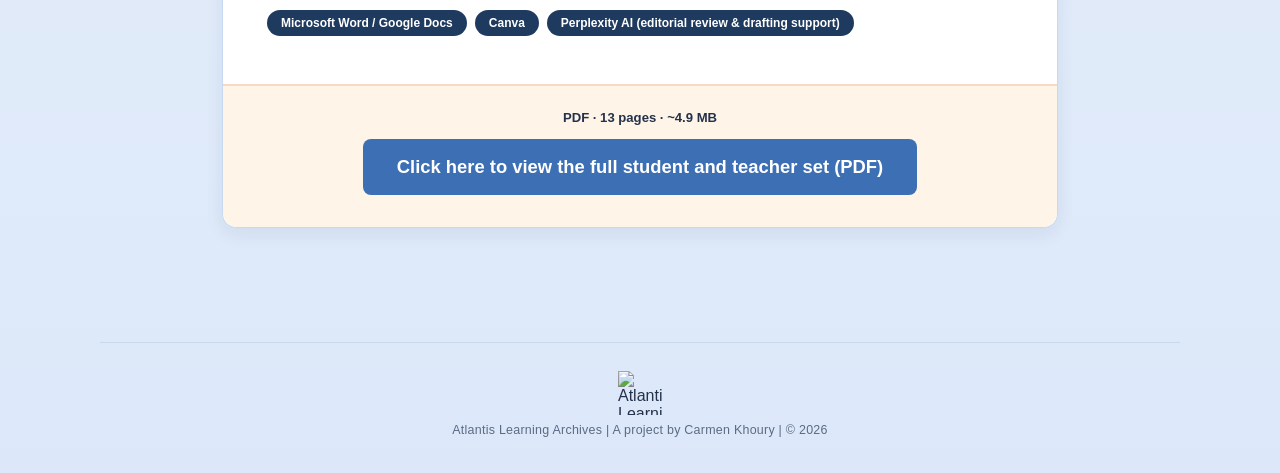
==== commit 0babbc48: "Rename Materials Portfolio to Publishing Samples" ====
--- a/index.html
+++ b/index.html
@@ -3,7 +3,7 @@
 <head>
 <meta charset="UTF-8" />
 <meta name="viewport" content="width=device-width, initial-scale=1.0" />
-<title>Materials Portfolio | Carmen Khoury</title>
+<title>Publishing Samples | Carmen Khoury</title>
 <link rel="stylesheet" href="styles.css?v=3" />
 <style>
   .project-panel .summary,
@@ -69,7 +69,7 @@
 <header class="site-header">
   <div class="brand">Carmen Khoury &middot; Learning Materials</div>
   <nav class="site-nav">
-    <a href="index.html" class="active">Materials Portfolio</a>
+    <a href="index.html" class="active">Publishing Samples</a>
     <a href="sample-websites.html">Sample Websites</a>
     <a href="about.html">About Me</a>
   </nav>
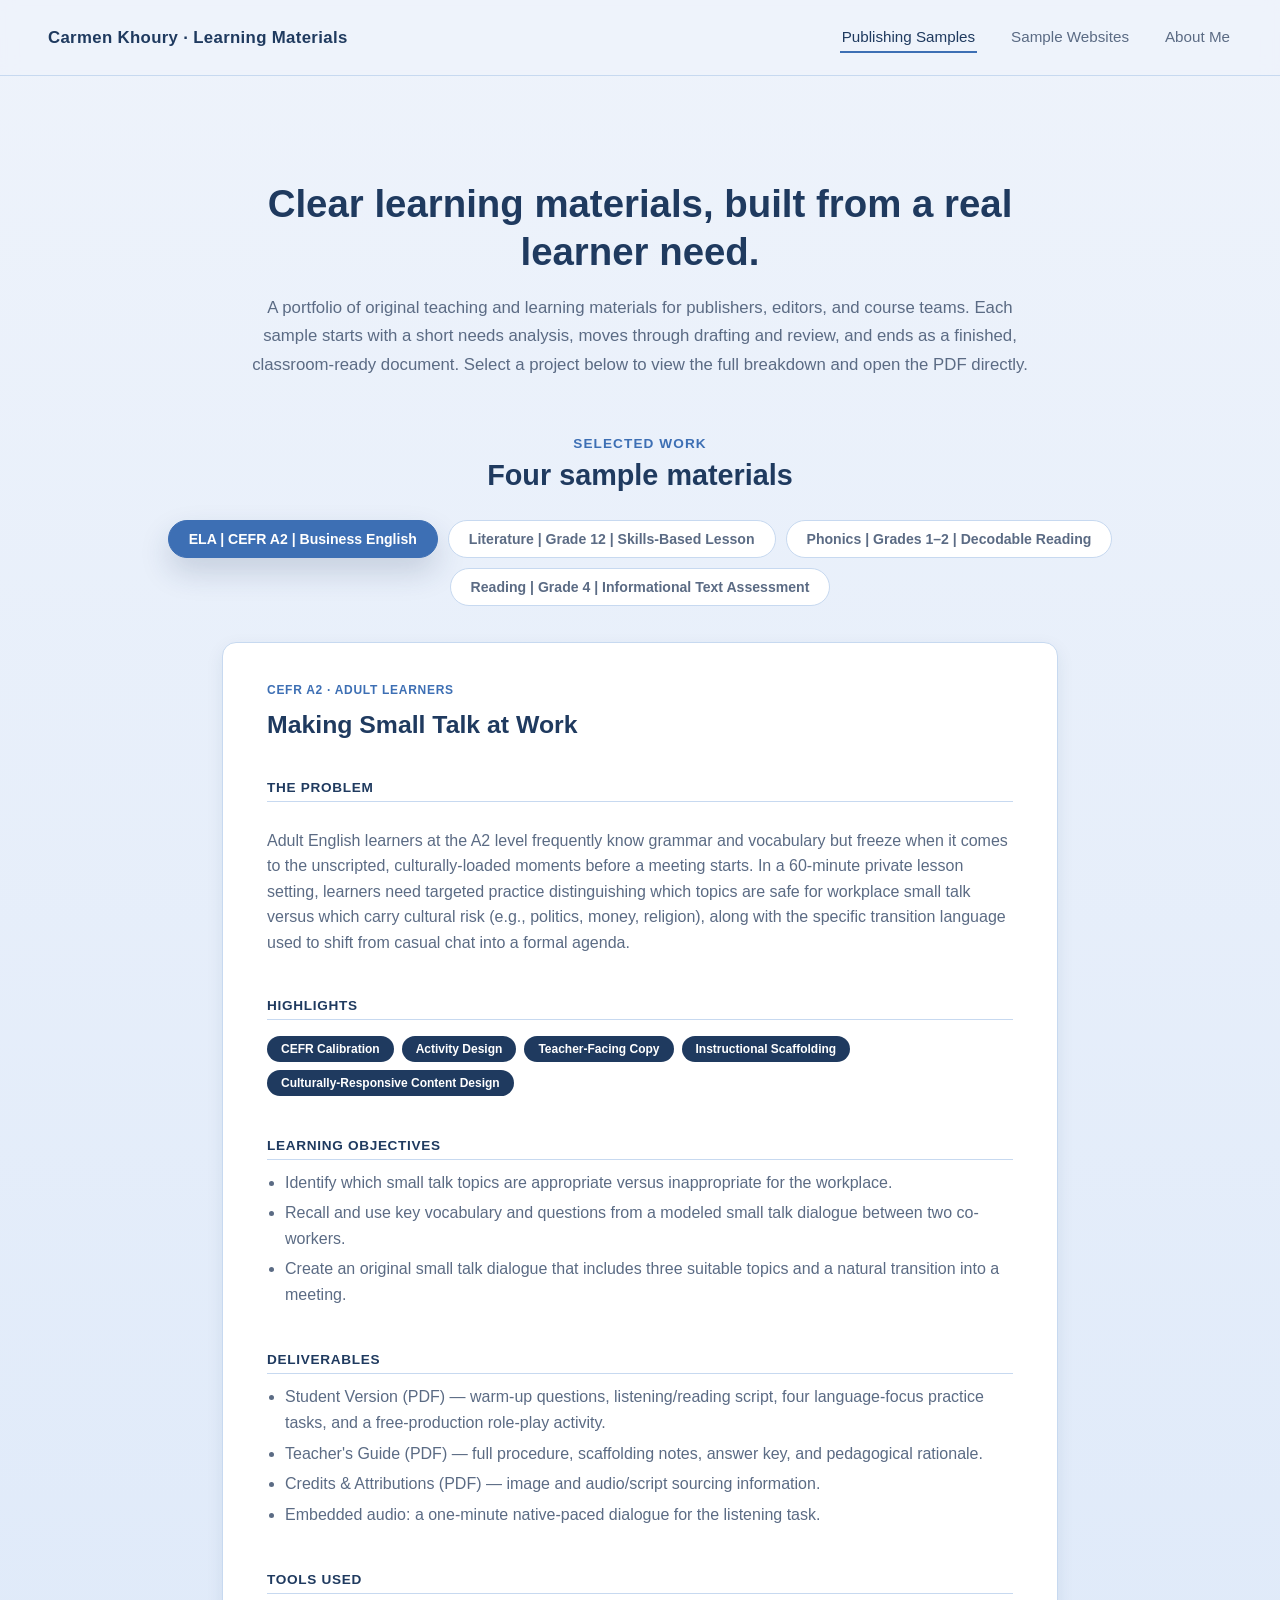
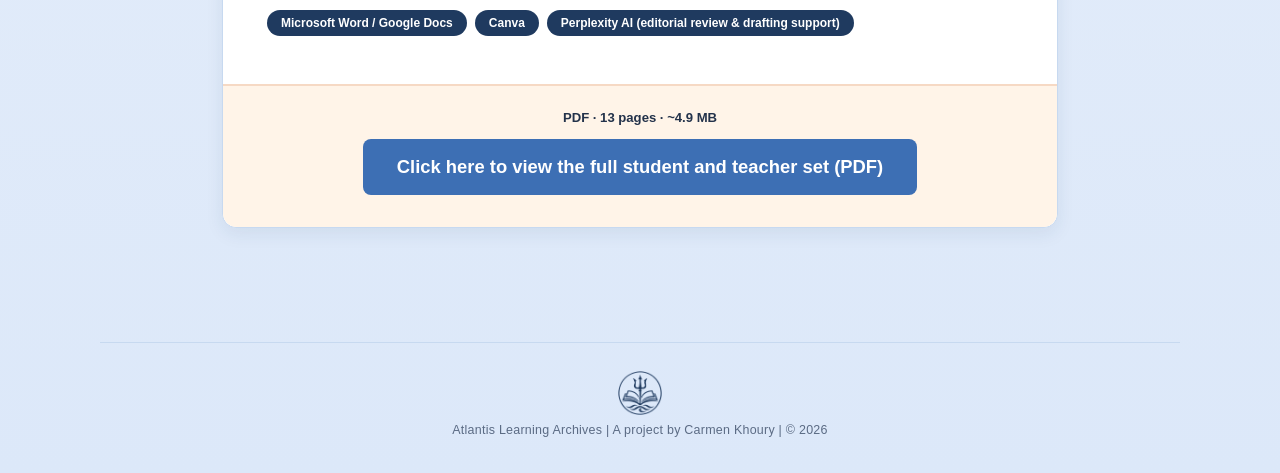
==== commit 4d6e0d14: "Remove Sample Product 5 placeholder" ====
--- a/index.html
+++ b/index.html
@@ -86,7 +86,7 @@
 
 <div class="section-heading">
   <span class="eyebrow">Selected Work</span>
-  <h2>Five sample materials</h2>
+  <h2>Four sample materials</h2>
 </div>
 
 <div class="project-tabs" role="tablist" aria-label="Portfolio projects">
@@ -102,9 +102,6 @@
   <button class="tab-button" role="tab" aria-selected="false" aria-controls="panel-4" id="tab-4" data-target="panel-4">
     Reading | Grade 4 | Informational Text Assessment
   </button>
-  <button class="tab-button" role="tab" aria-selected="false" aria-controls="panel-5" id="tab-5" data-target="panel-5">
-    Sample Product 5
-  </button>
 </div>
 
 <div class="panel-stage">
@@ -330,48 +327,6 @@
     </div>
   </div>
 
-  <div class="project-panel" id="panel-5" role="tabpanel" aria-labelledby="tab-5" hidden>
-    <span class="tag">Placeholder &middot; CEFR TBD</span>
-    <h3>Sample Product 5 &mdash; Placeholder Title</h3>
-
-    <h4 class="subheading">The Problem</h4>
-    <p class="summary">
-      Needs analysis: placeholder learner group, setting, and problem to solve. Replace with a 2&ndash;3 sentence
-      summary once the product brief is finalized.
-    </p>
-
-    <h4 class="subheading">Highlights</h4>
-    <div class="skills-showcased">
-      <span class="skill-tag">[Highlight 1]</span>
-      <span class="skill-tag">[Highlight 2]</span>
-    </div>
-
-    <h4 class="subheading">Learning Objectives</h4>
-    <ul class="objectives-list">
-      <li>[Objective 1]</li>
-      <li>[Objective 2]</li>
-      <li>[Objective 3]</li>
-    </ul>
-
-    <h4 class="subheading">Deliverables</h4>
-    <ul class="materials-list">
-      <li>[Material 1]</li>
-      <li>[Material 2]</li>
-      <li>[Material 3]</li>
-    </ul>
-
-    <h4 class="subheading">Tools Used</h4>
-    <div class="skills-showcased">
-      <span class="skill-tag">[Tool 1]</span>
-      <span class="skill-tag">[Tool 2]</span>
-    </div>
-
-    <div class="download-band">
-      <p class="file-specs">PDF &middot; [page count] pages &middot; ~[file size] MB</p>
-      <a class="pdf-button" href="sample-product-5.pdf" target="_blank" rel="noopener">Click here to view PDF</a>
-    </div>
-  </div>
-
 </div>
 
 <footer class="site-footer">
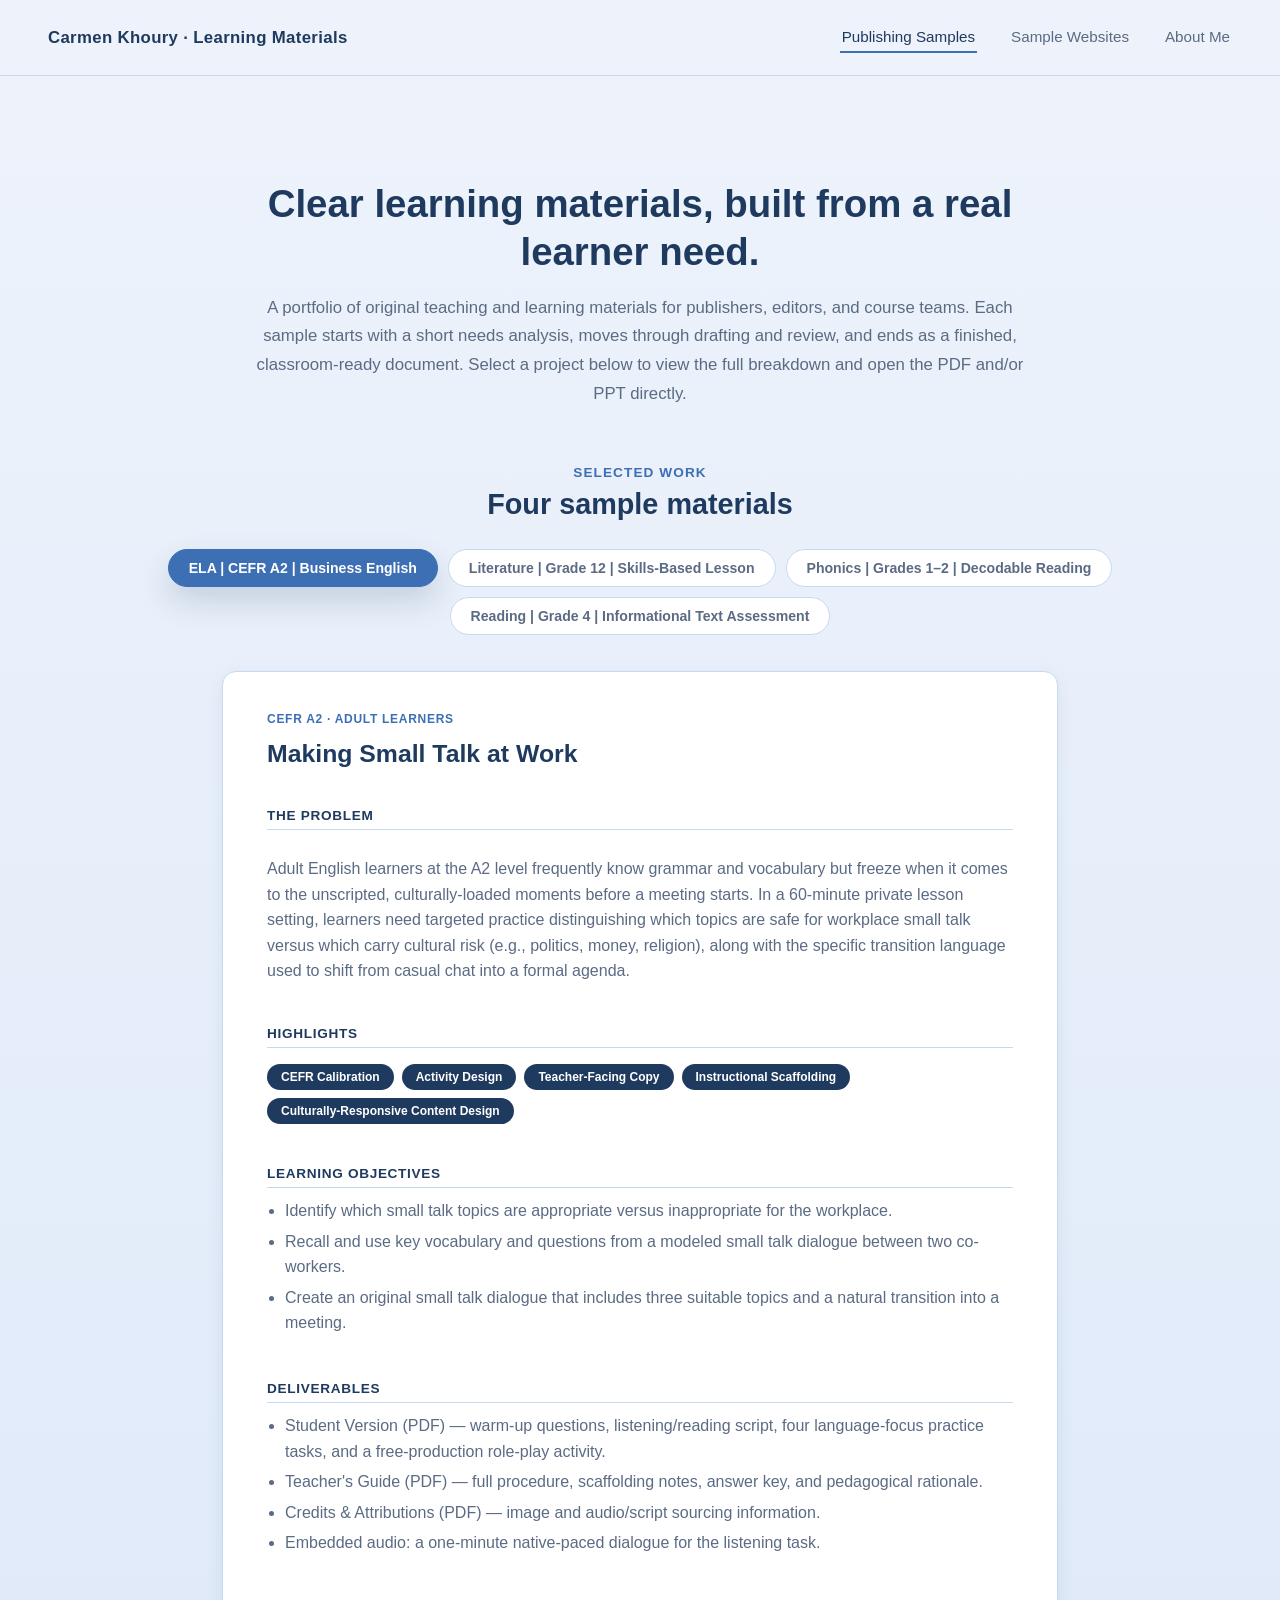
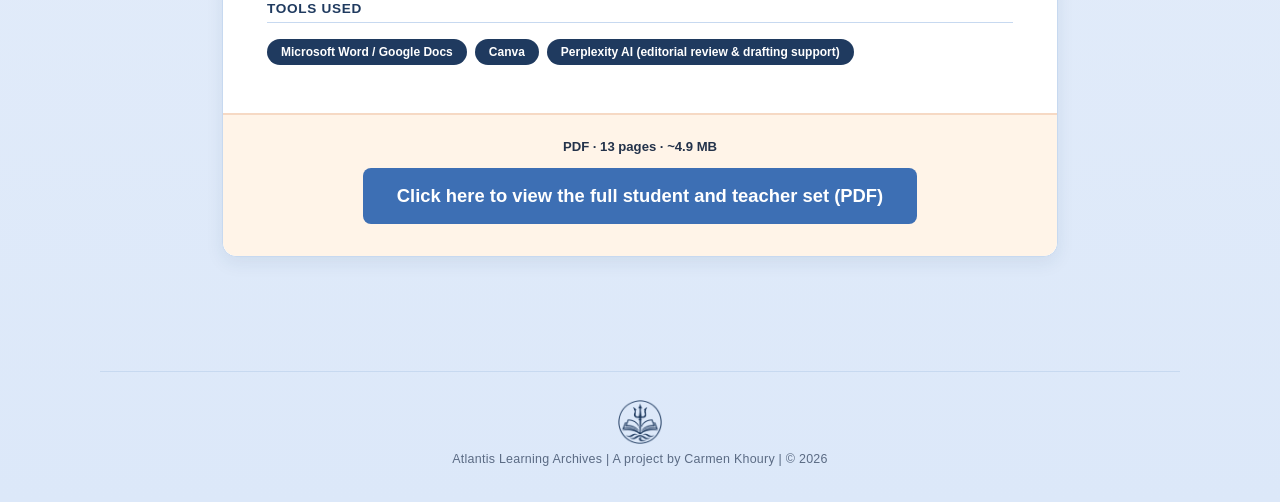
==== commit 4c0d8f5d: "Intro: open the PDF and/or PPT directly" ====
--- a/index.html
+++ b/index.html
@@ -80,7 +80,7 @@
   <p>
     A portfolio of original teaching and learning materials for publishers, editors, and course teams. Each
     sample starts with a short needs analysis, moves through drafting and review, and ends as a finished,
-    classroom-ready document. Select a project below to view the full breakdown and open the PDF directly.
+    classroom-ready document. Select a project below to view the full breakdown and open the PDF and/or PPT directly.
   </p>
 </section>
 
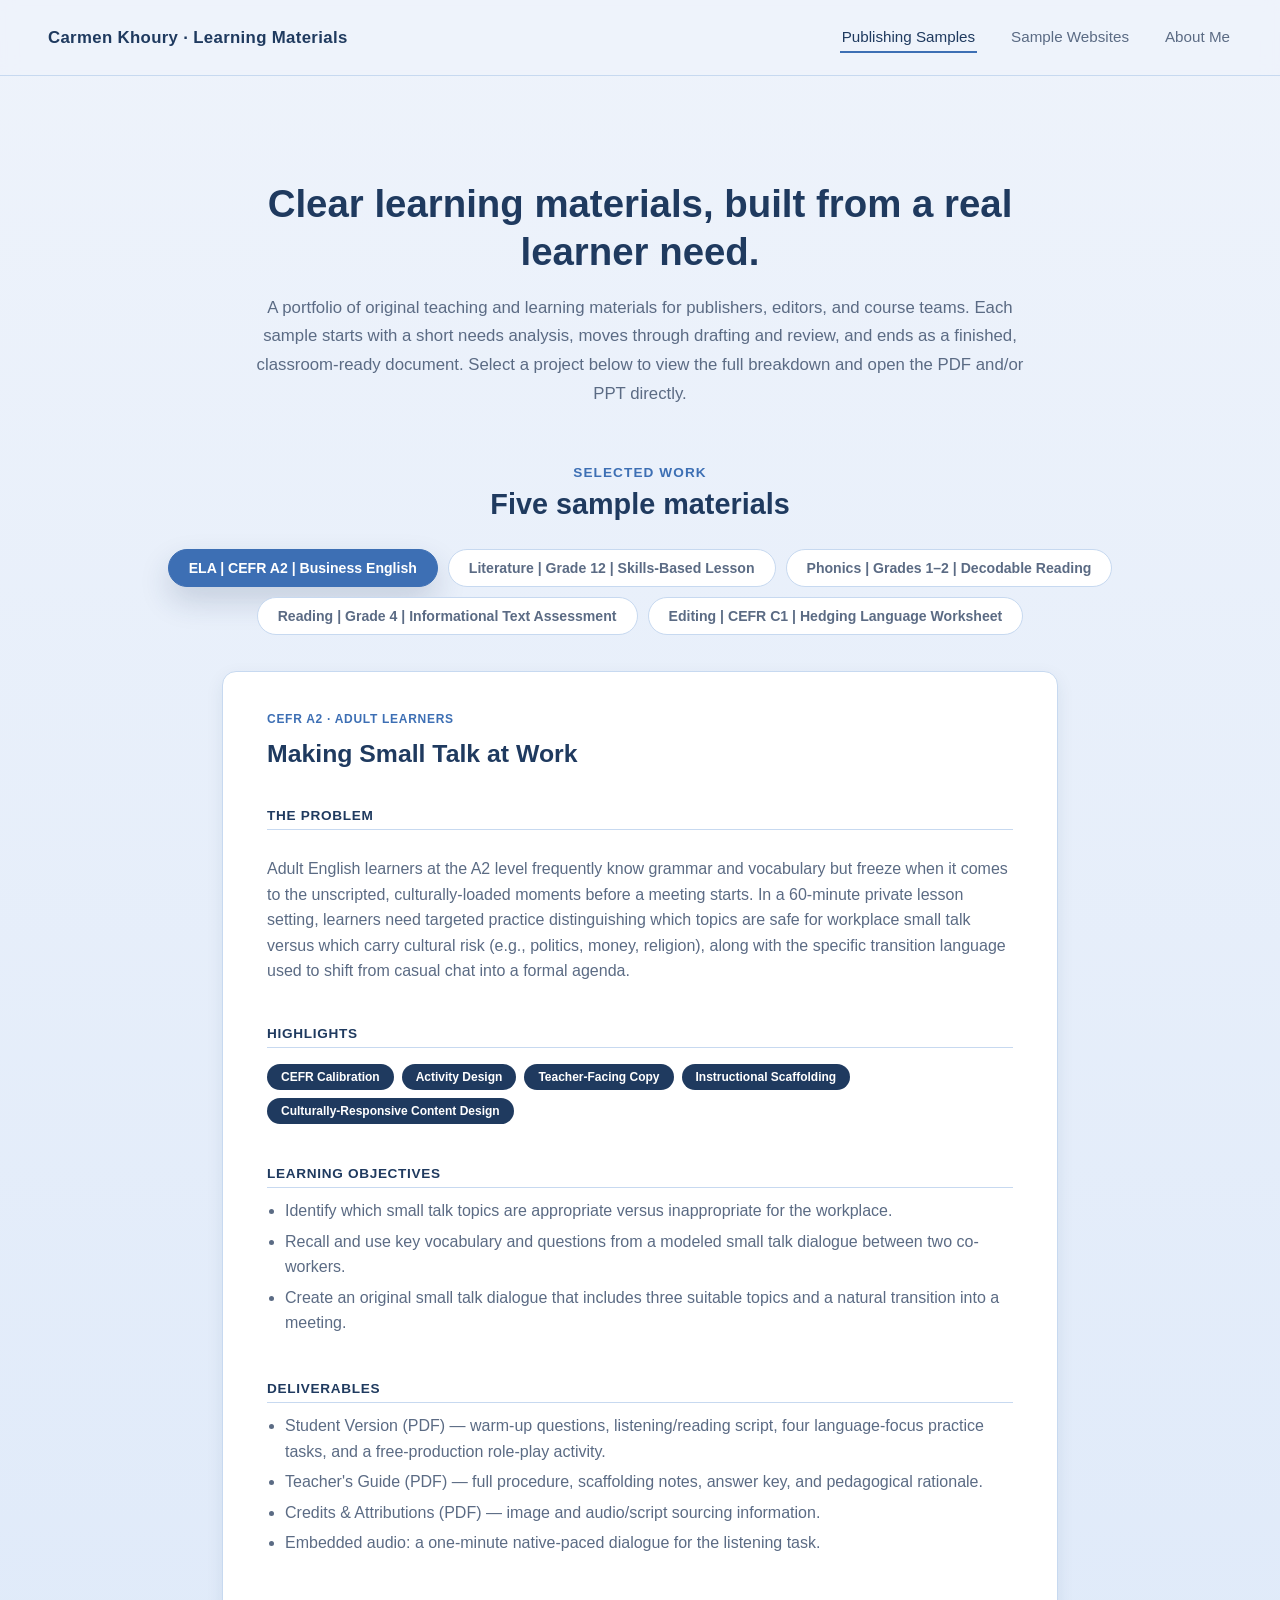
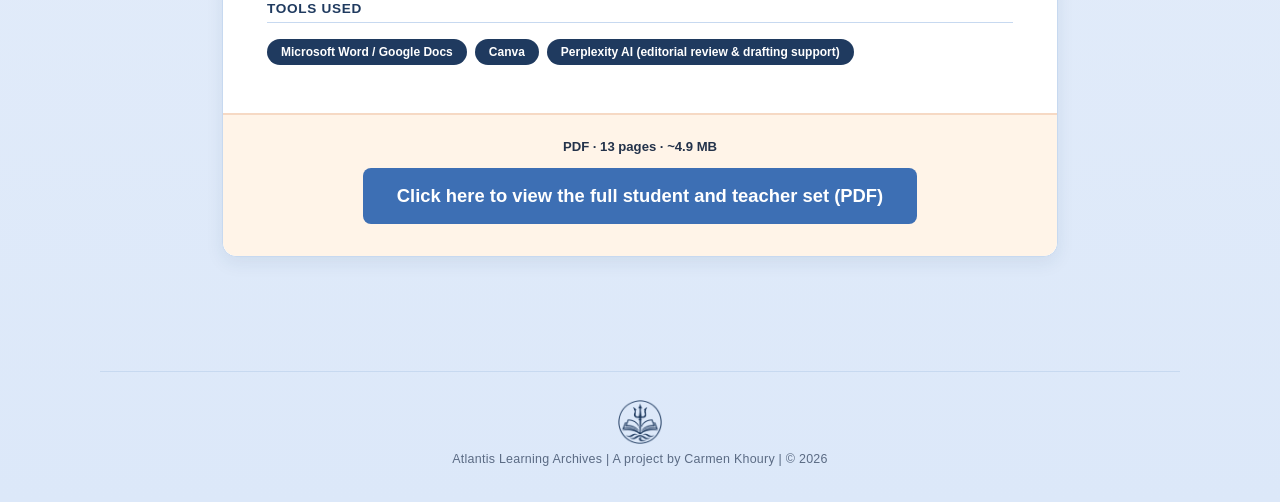
==== commit 2deb14cf: "Add sample #5: C1 hedging editing sample with separate PDF and Word buttons" ====
--- a/index.html
+++ b/index.html
@@ -36,7 +36,7 @@
     line-height: 1.3;
   }
 
-  /* Two-button layout (products 3 and 4) */
+  /* Two-button layout (products 3, 4 and 5) */
   .file-actions {
     display: grid;
     grid-template-columns: repeat(auto-fit, minmax(260px, 1fr));
@@ -86,7 +86,7 @@
 
 <div class="section-heading">
   <span class="eyebrow">Selected Work</span>
-  <h2>Four sample materials</h2>
+  <h2>Five sample materials</h2>
 </div>
 
 <div class="project-tabs" role="tablist" aria-label="Portfolio projects">
@@ -102,6 +102,9 @@
   <button class="tab-button" role="tab" aria-selected="false" aria-controls="panel-4" id="tab-4" data-target="panel-4">
     Reading | Grade 4 | Informational Text Assessment
   </button>
+  <button class="tab-button" role="tab" aria-selected="false" aria-controls="panel-5" id="tab-5" data-target="panel-5">
+    Editing | CEFR C1 | Hedging Language Worksheet
+  </button>
 </div>
 
 <div class="panel-stage">
@@ -327,6 +330,66 @@
     </div>
   </div>
 
+  <div class="project-panel" id="panel-5" role="tabpanel" aria-labelledby="tab-5" hidden>
+    <span class="tag">CEFR C1 &middot; Adult Learners &middot; Editing Sample</span>
+    <h3>Sounding Cautious in Academic and Professional Discussions: A Before-and-After Edit</h3>
+
+    <h4 class="subheading">The Problem</h4>
+    <p class="summary">
+      Advanced English learners at the C1 level often sound blunt or overconfident in workplace and academic writing
+      because they have not learned to soften claims with hedging language (e.g., <em>may</em>, <em>seem</em>,
+      <em>arguably</em>). This 45-minute worksheet arrived with an objective that could not be observed, tasks in an order
+      that did not build knowledge, two errors in the language box, unclear instructions, and a reading extract with no
+      hedging in it. The edit rebuilds the lesson into a clear sequence and shows every change, with comments explaining
+      the reasoning.
+    </p>
+
+    <h4 class="subheading">Highlights</h4>
+    <div class="skills-showcased">
+      <span class="skill-tag">Developmental Editing</span>
+      <span class="skill-tag">Copyediting</span>
+      <span class="skill-tag">Tracked Changes and Comments</span>
+      <span class="skill-tag">Lesson Sequencing</span>
+      <span class="skill-tag">Content Accuracy Review</span>
+      <span class="skill-tag">Answer Key Revision</span>
+    </div>
+
+    <h4 class="subheading">Learning Objectives</h4>
+    <ul class="objectives-list">
+      <li>Identify hedging-related vocabulary to complete sentences.</li>
+      <li>Illustrate the use of hedging language in an extract of a report.</li>
+      <li>Compose a 250-word report that uses hedging vocabulary to describe a personal work or school experience.</li>
+    </ul>
+
+    <h4 class="subheading">Deliverables</h4>
+    <ul class="materials-list">
+      <li>Original Version (1 pg) &mdash; the flawed worksheet as first drafted.</li>
+      <li>Edited Version with Comments (4 pgs) &mdash; tracked changes and margin comments explaining the key decisions.</li>
+      <li>Revised Final Version (3 pgs) &mdash; the student-ready worksheet with a corrected answer key.</li>
+      <li>Available as one complete package in two formats: a PDF to view and a Word document to download.</li>
+    </ul>
+
+    <h4 class="subheading">Tools Used</h4>
+    <div class="skills-showcased">
+      <span class="skill-tag">Microsoft Word (Track Changes and Comments)</span>
+      <span class="skill-tag">Perplexity AI (draft generation and editorial feedback)</span>
+      <span class="skill-tag">PDF export</span>
+    </div>
+
+    <div class="download-band">
+      <div class="file-actions">
+        <div class="file-item">
+          <p class="file-specs">PDF &middot; 10 pages &middot; ~0.4 MB</p>
+          <a class="pdf-button" href="sample-product-5.pdf" target="_blank" rel="noopener">Click here to view the complete editing package (PDF)</a>
+        </div>
+        <div class="file-item">
+          <p class="file-specs">Word &middot; 10 pages &middot; ~0.1 MB</p>
+          <a class="pdf-button" href="sample-product-5.docx" download>Click here to download the complete editing package (Word)</a>
+        </div>
+      </div>
+    </div>
+  </div>
+
 </div>
 
 <footer class="site-footer">
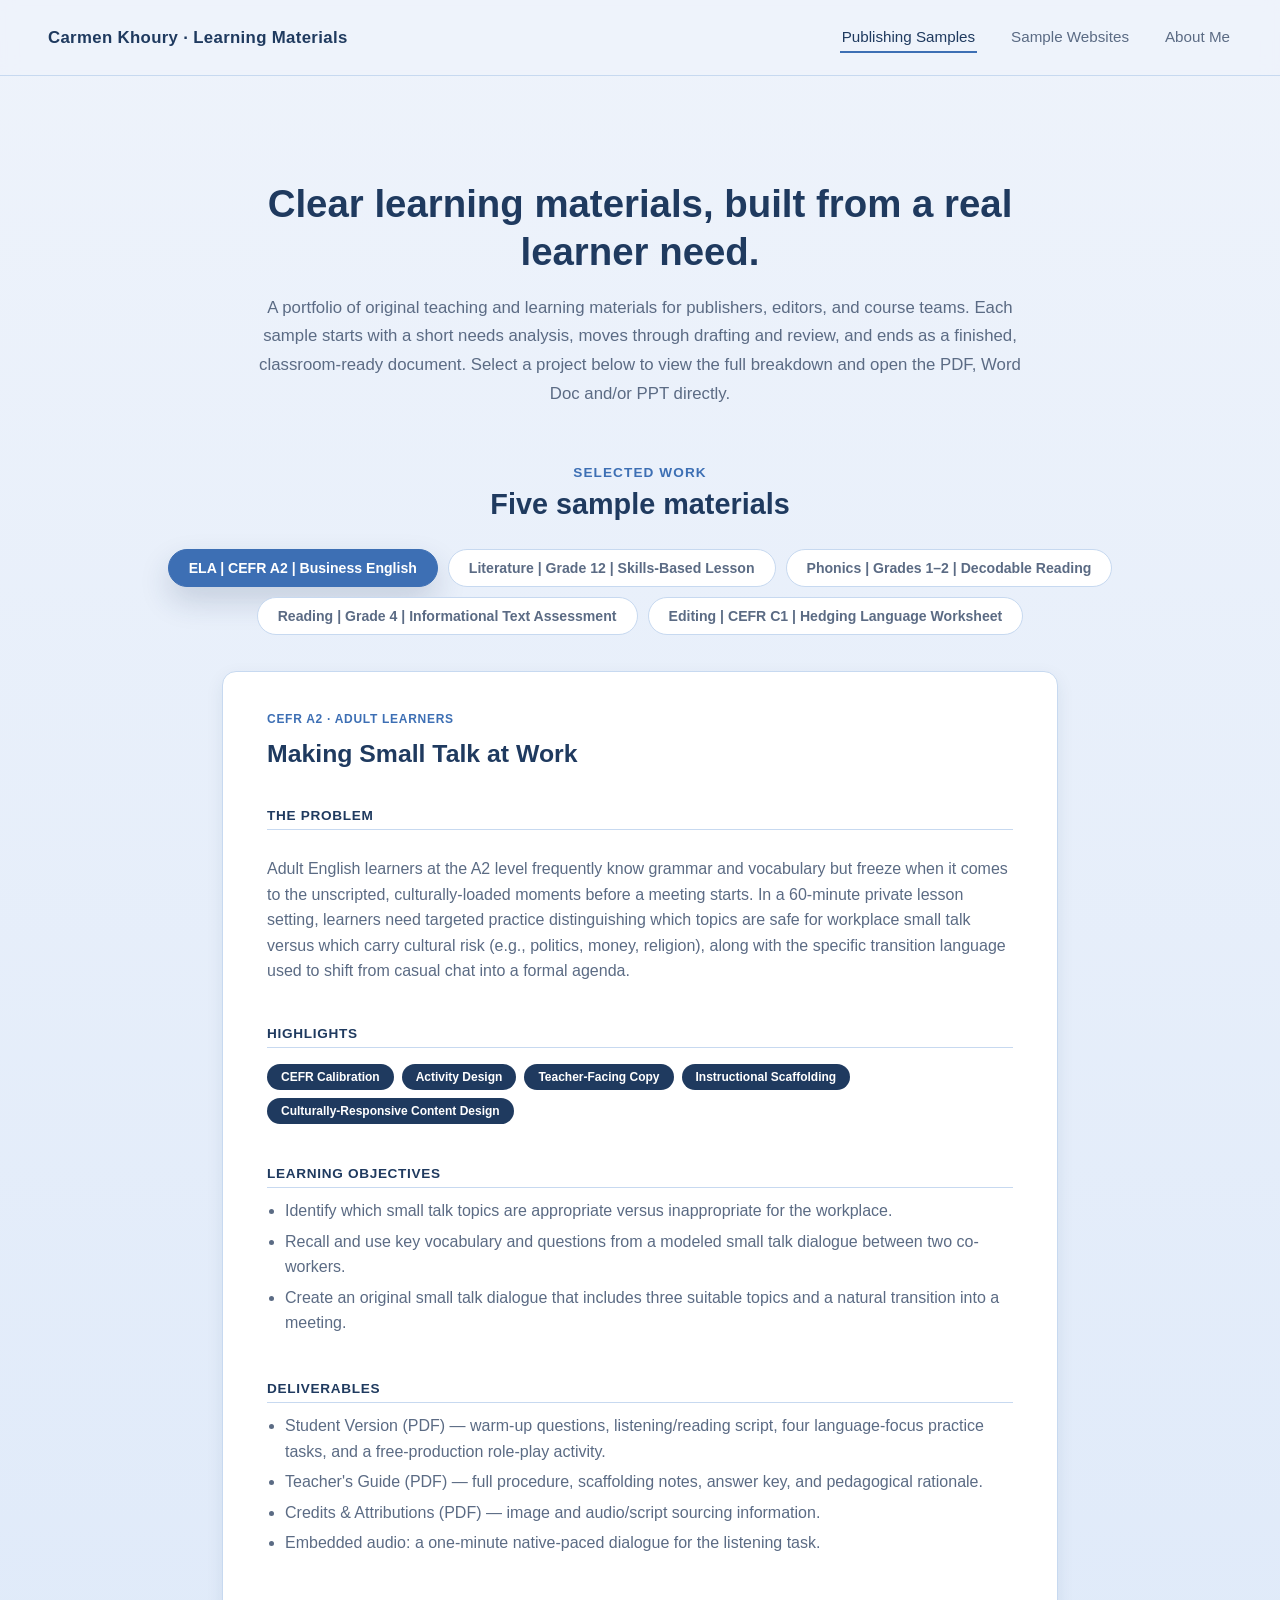
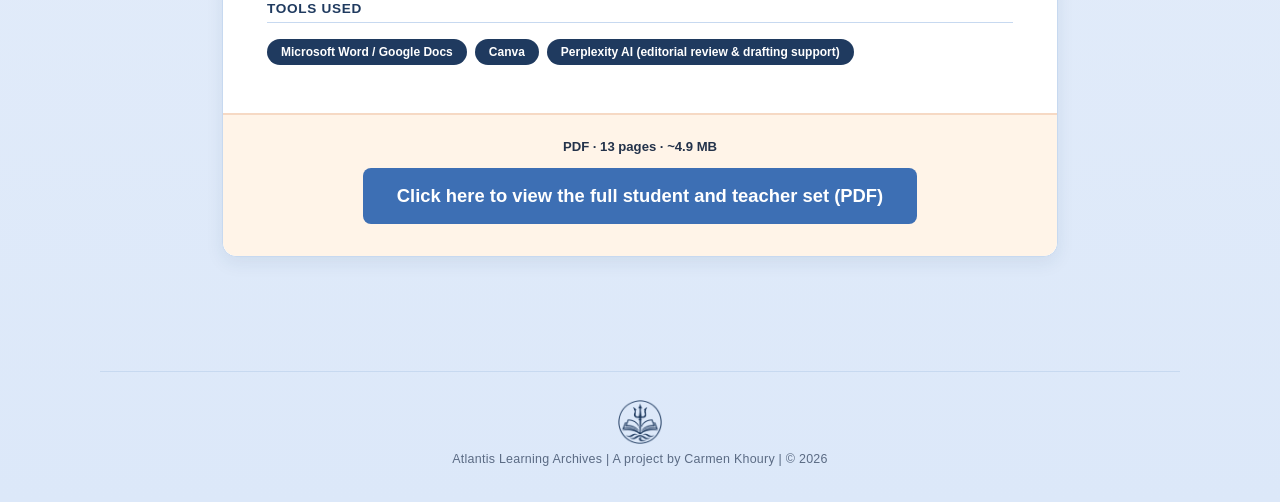
==== commit 8aa9c853: "Update index.html" ====
--- a/index.html
+++ b/index.html
@@ -80,7 +80,7 @@
   <p>
     A portfolio of original teaching and learning materials for publishers, editors, and course teams. Each
     sample starts with a short needs analysis, moves through drafting and review, and ends as a finished,
-    classroom-ready document. Select a project below to view the full breakdown and open the PDF and/or PPT directly.
+    classroom-ready document. Select a project below to view the full breakdown and open the PDF, Word Doc and/or PPT directly.
   </p>
 </section>
 
